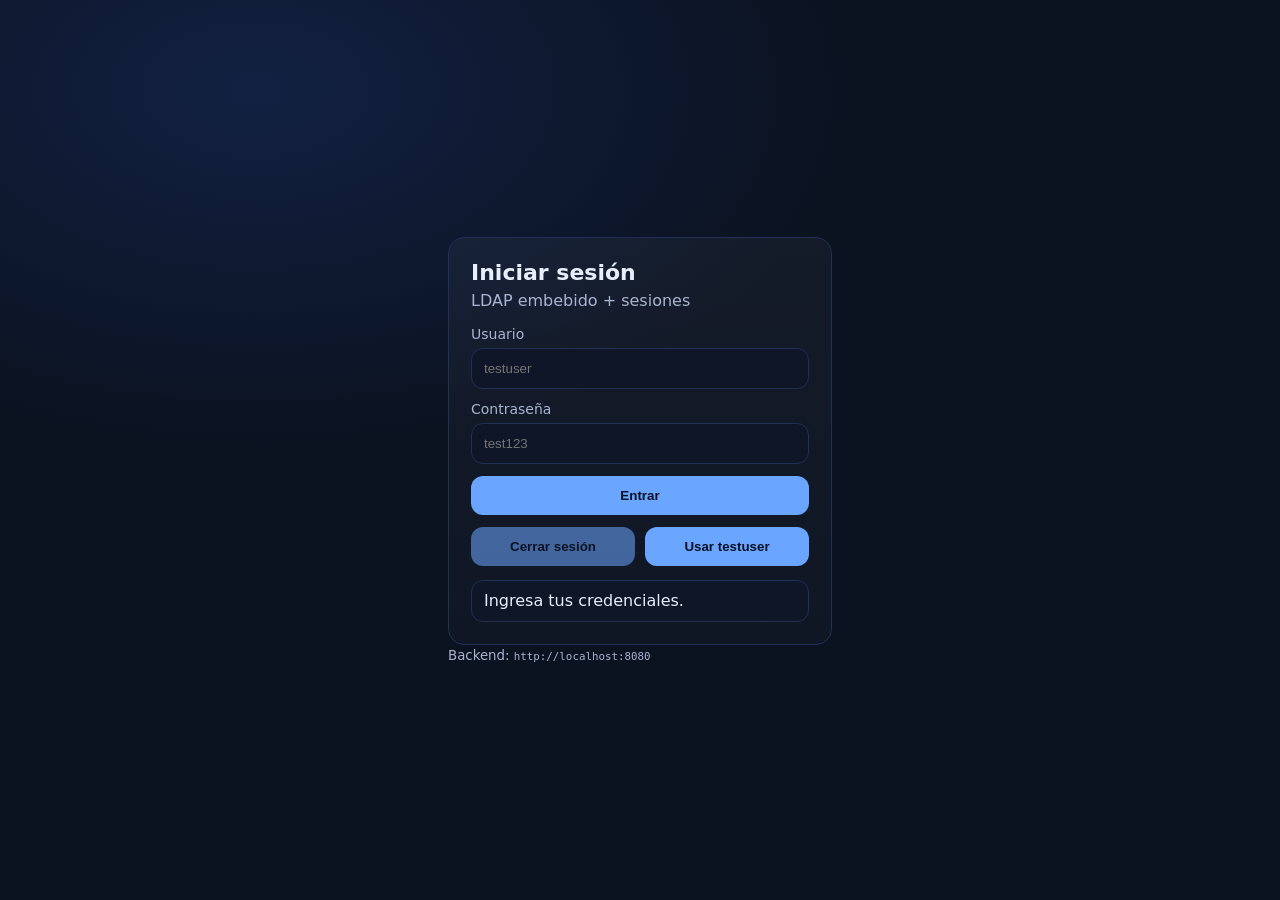
==== frontend-login/index.html @ 65106ebf "init: auth + backend api + frontend" ====
<!doctype html>
<html lang="es">
<head>
  <meta charset="UTF-8" />
  <meta name="viewport" content="width=device-width,initial-scale=1" />
  <title>MS Auth - Login</title>
  <link rel="stylesheet" href="styles.css" />
</head>
<body>
  <div class="page-center">
    <main class="container">
        <section class="card">
          <h1>Iniciar sesión</h1>
          <p class="muted">LDAP embebido + sesiones</p>

          <form id="loginForm">
            <label>
              Usuario
              <input id="username" name="username" type="text" placeholder="testuser" required />
            </label>

            <label>
              Contraseña
              <input id="password" name="password" type="password" placeholder="test123" required />
            </label>

            <button id="btnLogin" type="submit">Entrar</button>
          </form>

          <div class="row">
            <button id="btnLogout" class="secondary" type="button" disabled>Cerrar sesión</button>
            <button id="btnAutofill" class="ghost" type="button">Usar testuser</button>
          </div>

          <div id="status" class="status" role="status" aria-live="polite"></div>
        </section>

        <footer class="footer">
          <small class="muted">
            Backend: <code id="apiBaseText"></code>
          </small>
        </footer>
      </main>
  </div>
  <script src="app.js"></script>
</body>
</html>
---- frontend-login/styles.css ----
:root{
  --bg:#0b1220;
  --text:#e8eefc;
  --muted:#a9b4d0;
  --border:#223055;
  --accent:#6aa6ff;
}

*{box-sizing:border-box}
html,body{height:100%}

body{
  margin:0;
  font-family: ui-sans-serif, system-ui, -apple-system, Segoe UI, Roboto, Arial;
  background: radial-gradient(1000px 600px at 20% 10%, #122142 0%, var(--bg) 60%);
  color:var(--text);

  /* Dashboard necesita scroll normal */
  min-height: 100vh;
}

/* ---------- Base ---------- */
.container{ width:min(420px, 92vw); padding:18px; }

.page-center{
  min-height: 100vh;
  display:flex;
  align-items:center;
  justify-content:center;
}

.card{
  background: linear-gradient(180deg, rgba(255,255,255,0.04), rgba(255,255,255,0.02));
  border:1px solid var(--border);
  border-radius:16px;
  padding:22px;
}

h1{margin:0 0 6px 0; font-size:22px}
.muted{color:var(--muted); margin:0 0 16px 0}
.mini{ margin:4px 0 0 0; font-size:12px; }

form{display:flex; flex-direction:column; gap:12px}

label{
  display:flex;
  flex-direction:column;
  gap:6px;
  font-size:14px;
  color:var(--muted);
}

input{
  padding:12px;
  border-radius:12px;
  border:1px solid var(--border);
  background:#0e1627;
  color:var(--text);
  outline:none;
}

button, .btn{
  border:0;
  border-radius:12px;
  padding:12px 14px;
  font-weight:600;
  cursor:pointer;
  background: var(--accent);
  color:#081024;
}

button:disabled{opacity:.55; cursor:not-allowed}

.btn.secondary{
  background:#1b2a4c;
  color:var(--text);
  border:1px solid var(--border);
}

.btn.small{
  padding:10px 12px;
  font-size:13px;
}

/* ---- LOGIN: fila de botones bien alineada ---- */
.row{
  display:flex;
  gap:10px;
  margin-top:12px;
}
.row > button,
.row > .btn{
  flex: 1 1 0;
  min-width: 0;
  white-space: nowrap;
}
@media (max-width: 420px){
  .row{ flex-direction: column; }
}

.status{
  margin-top:14px;
  padding:10px 12px;
  border-radius:12px;
  border:1px solid var(--border);
  background:#0e1627;
  min-height:42px;
  display:flex;
  align-items:center;
}

/* ---------- Dashboard ---------- */
.container.wide{
  width: min(1600px, 98vw);
  margin: 0 auto;     /* centra horizontalmente */
  padding: 16px;
}

/* Topbar */
.topbar{
  display:flex;
  align-items:center;
  justify-content:space-between;
  gap:14px;
  padding:14px 16px;
  border:1px solid var(--border);
  border-radius:16px;
  background: linear-gradient(180deg, rgba(255,255,255,0.04), rgba(255,255,255,0.02));
  margin-bottom:14px;
}

.topbar-right{
  display:flex;
  align-items:center;
  gap:10px;
  justify-content:flex-end;
}

/* Search layout */
.topbar-search .search-row{
  display:flex;
  align-items:flex-end;
  gap:12px;
  flex: 1 1 auto;
}

.search-label{
  display:flex;
  flex-direction:column;
  line-height:1.1;
  color:var(--muted);
  font-size:13px;
  padding-bottom:2px;
  white-space:nowrap;
}

.search-label .req{
  color:#ff6a6a;
  font-weight:700;
}

.topbar-search input#msisdn{
  width: 260px;
  height: 38px;
  padding: 8px 10px;
  border-radius: 10px;
}

#btnBuscar{
  height: 38px;
  padding: 0 16px;
  border-radius: 10px;
  text-transform: uppercase;
  letter-spacing: .04em;
}

/* Grid como tu dibujo */
.grid{
  display:grid;
  grid-template-columns: 420px 1fr 1fr;
  gap:16px;
  align-items:start;
  grid-template-areas:
    "equipo aprov aprov"
    "datos  voz   voz";
}

.panel-equipo{ grid-area: equipo; }
.panel-aprov{ grid-area: aprov; }
.panel-datos{ grid-area: datos; }
.panel-voz{ grid-area: voz; }

/* Panels */
.panel{
  border:1px solid var(--border);
  border-radius:16px;
  background:#0e1627;
  overflow:hidden;
  max-width: 100%;
}

.panel-head{
  padding:12px 14px;
  background: rgba(106,166,255,0.14);
  border-bottom:1px solid var(--border);
  font-weight:700;
  font-size: 14px;
}

.panel-body{ padding:16px; }

.panel-actions{
  padding:12px 14px 16px 14px;
  display:flex;
  gap:10px;
}

/* ----------- KV (paneles simples) ----------- */
.two-col{ display:grid; grid-template-columns: 1fr 1fr; gap:12px 16px; }
.col{ display:flex; flex-direction:column; gap:10px; }

.kv{
  display:flex;
  align-items:flex-start;
  gap:12px;
  padding:10px 12px;
  border:1px solid rgba(34,48,85,0.6);
  border-radius:12px;
  background: rgba(255,255,255,0.02);
}

.kv span{
  color:var(--muted);
  font-size:12px;
  letter-spacing:0.04em;
  flex: 0 0 46%;
  white-space: nowrap;
  overflow: hidden;
  text-overflow: ellipsis;
  padding-top: 1px;
  min-width: 0;
}

.kv b{
  font-size:13px;
  font-weight:700;
  flex: 1 1 auto;
  min-width: 0;
  text-align: right;

  white-space: normal;
  overflow-wrap: anywhere;
  word-break: break-word;

  display: -webkit-box;
  -webkit-line-clamp: 2;
  -webkit-box-orient: vertical;
  overflow: hidden;
}

/* Paneles con 1 columna */
.panel-equipo .two-col,
.panel-voz .two-col,
.panel-datos .two-col{
  grid-template-columns: 1fr;
}

/* ----------- Dot (círculo) ----------- */
.dot{
  width: 12px;
  height: 12px;
  border-radius: 999px;
  display:inline-block;
  flex: 0 0 12px;
  min-width: 12px;
  max-width: 12px;
  border: 1px solid rgba(255,255,255,0.18);
  background: rgba(169,180,208,0.5);
  margin-left: auto;
}

.dot.ok{ background: rgba(77,224,143,0.85); }
.dot.warn{ background: rgba(255,213,106,0.85); }
.dot.off{ background: rgba(255,106,106,0.75); }

/* ----------- Plus (círculo) ----------- */
.icon-plus{
  width: 18px;
  height: 18px;
  border-radius: 999px;
  display:inline-flex;
  align-items:center;
  justify-content:center;

  margin-left: auto;
  flex: 0 0 18px;

  border:1px solid rgba(255,255,255,0.30);
  background: rgba(106,166,255,0.28);
  color: var(--text);

  padding:0;
  line-height:1;
  font-size:12px;
  font-weight:900;
  user-select:none;
}

/* ----------- Aprovisionamiento (label | valor | icon) ----------- */
.aprov-grid{
  display:grid;
  grid-template-columns: 1fr 1fr;
  gap: 14px;
}

.kv-row{
  display:grid;
  grid-template-columns: 170px 1fr 20px;
  gap: 10px;
  align-items:center;

  padding:10px 12px;
  border:1px solid rgba(34,48,85,0.6);
  border-radius:12px;
  background: rgba(255,255,255,0.02);
}

.kv-row span{
  color:var(--muted);
  font-size:12px;
  letter-spacing:0.04em;
  white-space:nowrap;
  overflow:hidden;
  text-overflow:ellipsis;
  text-align:right;
  min-width:0;
}

.kv-row b{
  font-size:13px;
  font-weight:700;
  text-align:left;
  min-width:0;

  white-space: normal;
  overflow-wrap:anywhere;
  word-break:break-word;

  display:-webkit-box;
  -webkit-line-clamp: 2;
  -webkit-box-orient: vertical;
  overflow:hidden;
}

.kv-row .spacer{
  width: 18px;
  height: 18px;
}

.kv-row .dot,
.kv-row .icon-plus{
  margin-left: 0;
  justify-self: end;
}

/* ---------- Responsive ---------- */
@media (max-width: 1300px){
  .container.wide{ width:min(1200px, 98vw); }

  .grid{
    grid-template-columns: 1fr;
    grid-template-areas:
      "equipo"
      "aprov"
      "datos"
      "voz";
  }

  .topbar-search input#msisdn{ width: 220px; }
  .aprov-grid{ grid-template-columns: 1fr; }
  .kv-row{ grid-template-columns: 150px 1fr 20px; }
}
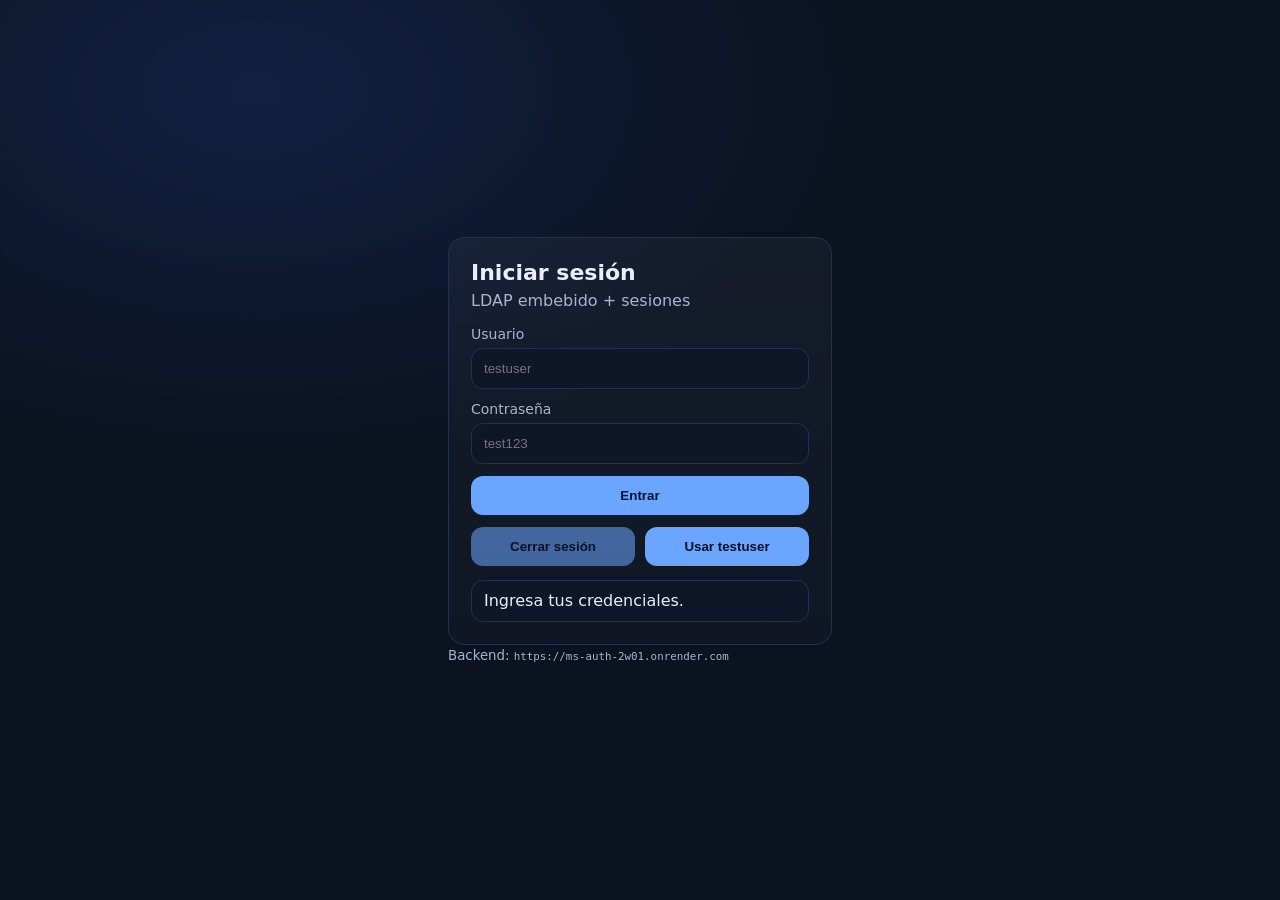
==== commit 5554b071: "frontend: render config" ====
--- a/frontend-login/index.html
+++ b/frontend-login/index.html
@@ -9,39 +9,42 @@
 <body>
   <div class="page-center">
     <main class="container">
-        <section class="card">
-          <h1>Iniciar sesión</h1>
-          <p class="muted">LDAP embebido + sesiones</p>
+      <section class="card">
+        <h1>Iniciar sesión</h1>
+        <p class="muted">LDAP embebido + sesiones</p>
 
-          <form id="loginForm">
-            <label>
-              Usuario
-              <input id="username" name="username" type="text" placeholder="testuser" required />
-            </label>
+        <form id="loginForm">
+          <label>
+            Usuario
+            <input id="username" name="username" type="text" placeholder="testuser" required />
+          </label>
 
-            <label>
-              Contraseña
-              <input id="password" name="password" type="password" placeholder="test123" required />
-            </label>
+          <label>
+            Contraseña
+            <input id="password" name="password" type="password" placeholder="test123" required />
+          </label>
 
-            <button id="btnLogin" type="submit">Entrar</button>
-          </form>
+          <button id="btnLogin" type="submit">Entrar</button>
+        </form>
 
-          <div class="row">
-            <button id="btnLogout" class="secondary" type="button" disabled>Cerrar sesión</button>
-            <button id="btnAutofill" class="ghost" type="button">Usar testuser</button>
-          </div>
+        <div class="row">
+          <button id="btnLogout" class="secondary" type="button" disabled>Cerrar sesión</button>
+          <button id="btnAutofill" class="ghost" type="button">Usar testuser</button>
+        </div>
 
-          <div id="status" class="status" role="status" aria-live="polite"></div>
-        </section>
+        <div id="status" class="status" role="status" aria-live="polite"></div>
+      </section>
 
-        <footer class="footer">
-          <small class="muted">
-            Backend: <code id="apiBaseText"></code>
-          </small>
-        </footer>
-      </main>
+      <footer class="footer">
+        <small class="muted">
+          Backend: <code id="apiBaseText"></code>
+        </small>
+      </footer>
+    </main>
   </div>
+
+  <!-- ✅ primero config -->
+  <script src="config.js"></script>
   <script src="app.js"></script>
 </body>
 </html>
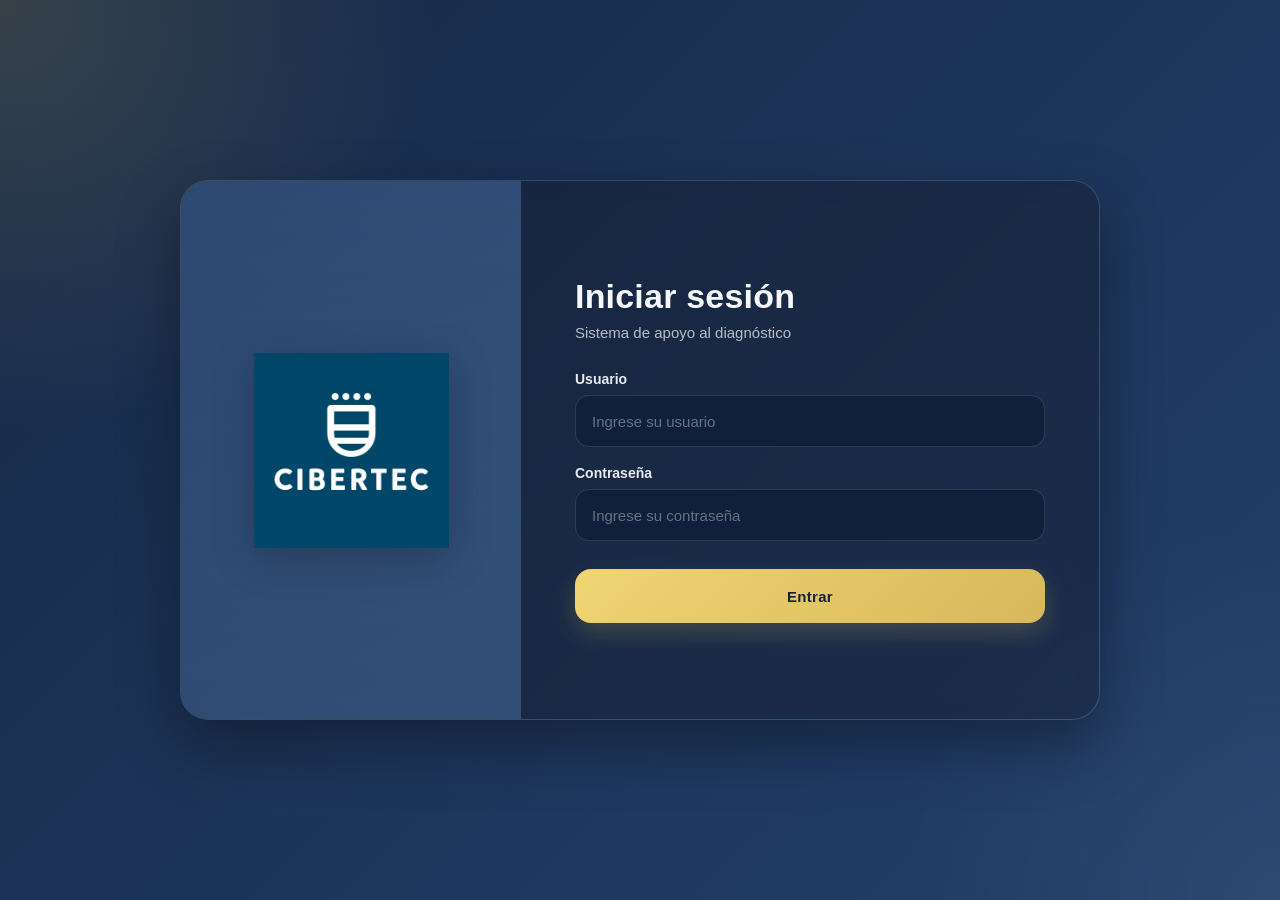
==== commit 07fe3b5a: "Modificación del login, cambio en el diseño del login, colores, y detalles" ====
--- a/frontend-login/index.html
+++ b/frontend-login/index.html
@@ -3,47 +3,63 @@
 <head>
   <meta charset="UTF-8" />
   <meta name="viewport" content="width=device-width,initial-scale=1" />
-  <title>MS Auth - Login</title>
+  <title>CIBERTEC - Inicio de sesión</title>
   <link rel="stylesheet" href="styles.css" />
 </head>
-<body>
-  <div class="page-center">
-    <main class="container">
-      <section class="card">
+<body class="login-body">
+  <div class="login-shell">
+    <main class="login-card">
+      <div class="brand-block">
+        <img src="logo-cibertec.jpg" alt="Cibertec" class="brand-logo" />
+      </div>
+
+      <section class="login-content">
         <h1>Iniciar sesión</h1>
-        <p class="muted">LDAP embebido + sesiones</p>
+        <p class="login-subtitle">Sistema de apoyo al diagnóstico</p>
 
-        <form id="loginForm">
-          <label>
-            Usuario
-            <input id="username" name="username" type="text" placeholder="testuser" required />
+        <form id="loginForm" class="login-form">
+          <label class="field">
+            <span>Usuario</span>
+            <input
+              id="username"
+              name="username"
+              type="text"
+              autocomplete="username"
+              placeholder="Ingrese su usuario"
+              required
+            />
           </label>
 
-          <label>
-            Contraseña
-            <input id="password" name="password" type="password" placeholder="test123" required />
+          <label class="field">
+            <span>Contraseña</span>
+            <input
+              id="password"
+              name="password"
+              type="password"
+              autocomplete="current-password"
+              placeholder="Ingrese su contraseña"
+              required
+            />
           </label>
 
-          <button id="btnLogin" type="submit">Entrar</button>
+          <button id="btnLogin" type="submit" class="btn-primary">
+            Entrar
+          </button>
         </form>
-
-        <div class="row">
-          <button id="btnLogout" class="secondary" type="button" disabled>Cerrar sesión</button>
-          <button id="btnAutofill" class="ghost" type="button">Usar testuser</button>
-        </div>
-
-        <div id="status" class="status" role="status" aria-live="polite"></div>
       </section>
-
-      <footer class="footer">
-        <small class="muted">
-          Backend: <code id="apiBaseText"></code>
-        </small>
-      </footer>
     </main>
   </div>
 
-  <!-- ✅ primero config -->
+  <!-- Modal flotante -->
+  <div id="feedbackModal" class="modal hidden" role="dialog" aria-modal="true">
+    <div class="modal-card">
+      <div class="modal-icon" id="modalIcon">✓</div>
+      <h2 id="modalTitle">Inicio correcto</h2>
+      <p id="modalMessage">Redirigiendo al sistema principal...</p>
+      <button id="modalBtn" class="btn-primary" type="button">Entendido</button>
+    </div>
+  </div>
+
   <script src="config.js"></script>
   <script src="app.js"></script>
 </body>
--- a/frontend-login/styles.css
+++ b/frontend-login/styles.css
@@ -1,382 +1,275 @@
 :root{
-  --bg:#0b1220;
-  --text:#e8eefc;
-  --muted:#a9b4d0;
-  --border:#223055;
-  --accent:#6aa6ff;
-}
-
-*{box-sizing:border-box}
-html,body{height:100%}
-
-body{
+  --cibertec-blue:#223f6b;
+  --cibertec-blue-dark:#142847;
+  --cibertec-blue-soft:#355784;
+  --cibertec-white:#f5f7fb;
+  --cibertec-gold:#d7b85a;
+  --cibertec-border:rgba(255,255,255,0.12);
+  --cibertec-input:#10203a;
+  --cibertec-shadow:0 24px 60px rgba(0,0,0,.35);
+}
+
+*{
+  box-sizing:border-box;
+}
+
+html,body{
   margin:0;
-  font-family: ui-sans-serif, system-ui, -apple-system, Segoe UI, Roboto, Arial;
-  background: radial-gradient(1000px 600px at 20% 10%, #122142 0%, var(--bg) 60%);
-  color:var(--text);
-
-  /* Dashboard necesita scroll normal */
-  min-height: 100vh;
-}
-
-/* ---------- Base ---------- */
-.container{ width:min(420px, 92vw); padding:18px; }
-
-.page-center{
-  min-height: 100vh;
-  display:flex;
-  align-items:center;
-  justify-content:center;
-}
-
-.card{
-  background: linear-gradient(180deg, rgba(255,255,255,0.04), rgba(255,255,255,0.02));
-  border:1px solid var(--border);
+  padding:0;
+  min-height:100%;
+  font-family: "Segoe UI", Roboto, Arial, sans-serif;
+}
+
+/* Fondo principal */
+.login-body{
+  min-height:100vh;
+  background:
+    radial-gradient(circle at top left, rgba(215,184,90,.18), transparent 28%),
+    radial-gradient(circle at bottom right, rgba(255,255,255,.05), transparent 25%),
+    linear-gradient(135deg, var(--cibertec-blue-dark) 0%, #1c3357 45%, var(--cibertec-blue) 100%);
+  display:flex;
+  align-items:center;
+  justify-content:center;
+  padding:24px;
+}
+
+/* Contenedor general */
+.login-shell{
+  width:100%;
+  display:flex;
+  justify-content:center;
+  align-items:center;
+}
+
+/* Card */
+.login-card{
+  width:min(920px, 96vw);
+  min-height:540px;
+  display:grid;
+  grid-template-columns: 340px 1fr;
+  border-radius:28px;
+  overflow:hidden;
+  background:rgba(255,255,255,0.04);
+  border:1px solid rgba(255,255,255,0.09);
+  box-shadow:var(--cibertec-shadow);
+  backdrop-filter: blur(10px);
+}
+
+/* Lado logo */
+.brand-block{
+  background:
+    linear-gradient(180deg, rgba(255,255,255,.05), rgba(255,255,255,.02)),
+    linear-gradient(160deg, var(--cibertec-blue) 0%, var(--cibertec-blue-soft) 100%);
+  display:flex;
+  align-items:center;
+  justify-content:center;
+  padding:40px;
+  position:relative;
+}
+
+.brand-block::after{
+  content:"";
+  position:absolute;
+  inset:0;
+  background:linear-gradient(180deg, transparent 0%, rgba(0,0,0,.12) 100%);
+  pointer-events:none;
+}
+
+.brand-logo{
+  width:min(220px, 75%);
+  max-width:220px;
+  object-fit:contain;
+  filter:drop-shadow(0 10px 20px rgba(0,0,0,.22));
+  position:relative;
+  z-index:1;
+}
+
+/* Lado formulario */
+.login-content{
+  background:rgba(8,16,32,.42);
+  padding:56px 54px;
+  display:flex;
+  flex-direction:column;
+  justify-content:center;
+}
+
+.login-content h1{
+  margin:0 0 8px;
+  color:var(--cibertec-white);
+  font-size:34px;
+  font-weight:800;
+  letter-spacing:.2px;
+}
+
+.login-subtitle{
+  margin:0 0 30px;
+  color:rgba(245,247,251,.72);
+  font-size:15px;
+}
+
+.login-form{
+  display:flex;
+  flex-direction:column;
+  gap:18px;
+}
+
+.field{
+  display:flex;
+  flex-direction:column;
+  gap:8px;
+}
+
+.field span{
+  color:var(--cibertec-white);
+  font-size:14px;
+  font-weight:600;
+  opacity:.94;
+}
+
+.field input{
+  height:52px;
+  padding:0 16px;
+  border-radius:14px;
+  border:1px solid var(--cibertec-border);
+  background:var(--cibertec-input);
+  color:var(--cibertec-white);
+  font-size:15px;
+  outline:none;
+  transition:.22s ease;
+}
+
+.field input::placeholder{
+  color:rgba(245,247,251,.38);
+}
+
+.field input:focus{
+  border-color:rgba(215,184,90,.7);
+  box-shadow:0 0 0 4px rgba(215,184,90,.12);
+  transform:translateY(-1px);
+}
+
+.btn-primary{
+  margin-top:10px;
+  height:54px;
+  border:none;
   border-radius:16px;
-  padding:22px;
-}
-
-h1{margin:0 0 6px 0; font-size:22px}
-.muted{color:var(--muted); margin:0 0 16px 0}
-.mini{ margin:4px 0 0 0; font-size:12px; }
-
-form{display:flex; flex-direction:column; gap:12px}
-
-label{
-  display:flex;
-  flex-direction:column;
-  gap:6px;
-  font-size:14px;
-  color:var(--muted);
-}
-
-input{
-  padding:12px;
-  border-radius:12px;
-  border:1px solid var(--border);
-  background:#0e1627;
-  color:var(--text);
-  outline:none;
-}
-
-button, .btn{
-  border:0;
-  border-radius:12px;
-  padding:12px 14px;
-  font-weight:600;
   cursor:pointer;
-  background: var(--accent);
-  color:#081024;
-}
-
-button:disabled{opacity:.55; cursor:not-allowed}
-
-.btn.secondary{
-  background:#1b2a4c;
-  color:var(--text);
-  border:1px solid var(--border);
-}
-
-.btn.small{
-  padding:10px 12px;
-  font-size:13px;
-}
-
-/* ---- LOGIN: fila de botones bien alineada ---- */
-.row{
-  display:flex;
-  gap:10px;
-  margin-top:12px;
-}
-.row > button,
-.row > .btn{
-  flex: 1 1 0;
-  min-width: 0;
-  white-space: nowrap;
-}
-@media (max-width: 420px){
-  .row{ flex-direction: column; }
-}
-
-.status{
-  margin-top:14px;
-  padding:10px 12px;
-  border-radius:12px;
-  border:1px solid var(--border);
-  background:#0e1627;
-  min-height:42px;
-  display:flex;
-  align-items:center;
-}
-
-/* ---------- Dashboard ---------- */
-.container.wide{
-  width: min(1600px, 98vw);
-  margin: 0 auto;     /* centra horizontalmente */
-  padding: 16px;
-}
-
-/* Topbar */
-.topbar{
-  display:flex;
-  align-items:center;
-  justify-content:space-between;
-  gap:14px;
-  padding:14px 16px;
-  border:1px solid var(--border);
-  border-radius:16px;
-  background: linear-gradient(180deg, rgba(255,255,255,0.04), rgba(255,255,255,0.02));
-  margin-bottom:14px;
-}
-
-.topbar-right{
-  display:flex;
-  align-items:center;
-  gap:10px;
-  justify-content:flex-end;
-}
-
-/* Search layout */
-.topbar-search .search-row{
-  display:flex;
-  align-items:flex-end;
-  gap:12px;
-  flex: 1 1 auto;
-}
-
-.search-label{
-  display:flex;
-  flex-direction:column;
-  line-height:1.1;
-  color:var(--muted);
-  font-size:13px;
-  padding-bottom:2px;
-  white-space:nowrap;
-}
-
-.search-label .req{
-  color:#ff6a6a;
-  font-weight:700;
-}
-
-.topbar-search input#msisdn{
-  width: 260px;
-  height: 38px;
-  padding: 8px 10px;
-  border-radius: 10px;
-}
-
-#btnBuscar{
-  height: 38px;
-  padding: 0 16px;
-  border-radius: 10px;
-  text-transform: uppercase;
-  letter-spacing: .04em;
-}
-
-/* Grid como tu dibujo */
-.grid{
-  display:grid;
-  grid-template-columns: 420px 1fr 1fr;
-  gap:16px;
-  align-items:start;
-  grid-template-areas:
-    "equipo aprov aprov"
-    "datos  voz   voz";
-}
-
-.panel-equipo{ grid-area: equipo; }
-.panel-aprov{ grid-area: aprov; }
-.panel-datos{ grid-area: datos; }
-.panel-voz{ grid-area: voz; }
-
-/* Panels */
-.panel{
-  border:1px solid var(--border);
-  border-radius:16px;
-  background:#0e1627;
-  overflow:hidden;
-  max-width: 100%;
-}
-
-.panel-head{
-  padding:12px 14px;
-  background: rgba(106,166,255,0.14);
-  border-bottom:1px solid var(--border);
-  font-weight:700;
-  font-size: 14px;
-}
-
-.panel-body{ padding:16px; }
-
-.panel-actions{
-  padding:12px 14px 16px 14px;
-  display:flex;
-  gap:10px;
-}
-
-/* ----------- KV (paneles simples) ----------- */
-.two-col{ display:grid; grid-template-columns: 1fr 1fr; gap:12px 16px; }
-.col{ display:flex; flex-direction:column; gap:10px; }
-
-.kv{
-  display:flex;
-  align-items:flex-start;
-  gap:12px;
-  padding:10px 12px;
-  border:1px solid rgba(34,48,85,0.6);
-  border-radius:12px;
-  background: rgba(255,255,255,0.02);
-}
-
-.kv span{
-  color:var(--muted);
-  font-size:12px;
-  letter-spacing:0.04em;
-  flex: 0 0 46%;
-  white-space: nowrap;
-  overflow: hidden;
-  text-overflow: ellipsis;
-  padding-top: 1px;
-  min-width: 0;
-}
-
-.kv b{
-  font-size:13px;
-  font-weight:700;
-  flex: 1 1 auto;
-  min-width: 0;
-  text-align: right;
-
-  white-space: normal;
-  overflow-wrap: anywhere;
-  word-break: break-word;
-
-  display: -webkit-box;
-  -webkit-line-clamp: 2;
-  -webkit-box-orient: vertical;
-  overflow: hidden;
-}
-
-/* Paneles con 1 columna */
-.panel-equipo .two-col,
-.panel-voz .two-col,
-.panel-datos .two-col{
-  grid-template-columns: 1fr;
-}
-
-/* ----------- Dot (círculo) ----------- */
-.dot{
-  width: 12px;
-  height: 12px;
-  border-radius: 999px;
-  display:inline-block;
-  flex: 0 0 12px;
-  min-width: 12px;
-  max-width: 12px;
-  border: 1px solid rgba(255,255,255,0.18);
-  background: rgba(169,180,208,0.5);
-  margin-left: auto;
-}
-
-.dot.ok{ background: rgba(77,224,143,0.85); }
-.dot.warn{ background: rgba(255,213,106,0.85); }
-.dot.off{ background: rgba(255,106,106,0.75); }
-
-/* ----------- Plus (círculo) ----------- */
-.icon-plus{
-  width: 18px;
-  height: 18px;
-  border-radius: 999px;
-  display:inline-flex;
-  align-items:center;
-  justify-content:center;
-
-  margin-left: auto;
-  flex: 0 0 18px;
-
-  border:1px solid rgba(255,255,255,0.30);
-  background: rgba(106,166,255,0.28);
-  color: var(--text);
-
-  padding:0;
-  line-height:1;
-  font-size:12px;
+  font-size:15px;
+  font-weight:800;
+  letter-spacing:.3px;
+  color:#13223d;
+  background:linear-gradient(135deg, #f0d573 0%, var(--cibertec-gold) 100%);
+  box-shadow:0 10px 24px rgba(215,184,90,.22);
+  transition:.22s ease;
+}
+
+.btn-primary:hover{
+  transform:translateY(-2px);
+  box-shadow:0 14px 28px rgba(215,184,90,.28);
+}
+
+.btn-primary:active{
+  transform:translateY(0);
+}
+
+.btn-primary:disabled{
+  opacity:.72;
+  cursor:not-allowed;
+}
+
+/* Modal flotante */
+.modal{
+  position:fixed;
+  inset:0;
+  background:rgba(6,10,18,.55);
+  display:flex;
+  align-items:center;
+  justify-content:center;
+  padding:24px;
+  z-index:1000;
+  backdrop-filter: blur(4px);
+}
+
+.modal.hidden{
+  display:none;
+}
+
+.modal-card{
+  width:min(420px, 92vw);
+  background:linear-gradient(180deg, #1b3155 0%, #10203a 100%);
+  border:1px solid rgba(255,255,255,.10);
+  border-radius:24px;
+  padding:30px 28px 24px;
+  text-align:center;
+  box-shadow:0 25px 60px rgba(0,0,0,.35);
+  animation:popIn .22s ease;
+}
+
+.modal-card h2{
+  margin:0 0 10px;
+  color:var(--cibertec-white);
+  font-size:24px;
+}
+
+.modal-card p{
+  margin:0 0 22px;
+  color:rgba(245,247,251,.78);
+  font-size:15px;
+  line-height:1.5;
+}
+
+.modal-icon{
+  width:62px;
+  height:62px;
+  margin:0 auto 18px;
+  border-radius:50%;
+  display:flex;
+  align-items:center;
+  justify-content:center;
+  font-size:30px;
   font-weight:900;
-  user-select:none;
-}
-
-/* ----------- Aprovisionamiento (label | valor | icon) ----------- */
-.aprov-grid{
-  display:grid;
-  grid-template-columns: 1fr 1fr;
-  gap: 14px;
-}
-
-.kv-row{
-  display:grid;
-  grid-template-columns: 170px 1fr 20px;
-  gap: 10px;
-  align-items:center;
-
-  padding:10px 12px;
-  border:1px solid rgba(34,48,85,0.6);
-  border-radius:12px;
-  background: rgba(255,255,255,0.02);
-}
-
-.kv-row span{
-  color:var(--muted);
-  font-size:12px;
-  letter-spacing:0.04em;
-  white-space:nowrap;
-  overflow:hidden;
-  text-overflow:ellipsis;
-  text-align:right;
-  min-width:0;
-}
-
-.kv-row b{
-  font-size:13px;
-  font-weight:700;
-  text-align:left;
-  min-width:0;
-
-  white-space: normal;
-  overflow-wrap:anywhere;
-  word-break:break-word;
-
-  display:-webkit-box;
-  -webkit-line-clamp: 2;
-  -webkit-box-orient: vertical;
-  overflow:hidden;
-}
-
-.kv-row .spacer{
-  width: 18px;
-  height: 18px;
-}
-
-.kv-row .dot,
-.kv-row .icon-plus{
-  margin-left: 0;
-  justify-self: end;
-}
-
-/* ---------- Responsive ---------- */
-@media (max-width: 1300px){
-  .container.wide{ width:min(1200px, 98vw); }
-
-  .grid{
-    grid-template-columns: 1fr;
-    grid-template-areas:
-      "equipo"
-      "aprov"
-      "datos"
-      "voz";
-  }
-
-  .topbar-search input#msisdn{ width: 220px; }
-  .aprov-grid{ grid-template-columns: 1fr; }
-  .kv-row{ grid-template-columns: 150px 1fr 20px; }
+  color:white;
+}
+
+.modal-icon.success{
+  background:linear-gradient(135deg, #8ccf76 0%, #4f9f54 100%);
+}
+
+.modal-icon.error{
+  background:linear-gradient(135deg, #e88686 0%, #c95757 100%);
+}
+
+@keyframes popIn{
+  from{
+    opacity:0;
+    transform:translateY(8px) scale(.98);
+  }
+  to{
+    opacity:1;
+    transform:translateY(0) scale(1);
+  }
+}
+
+/* Responsive */
+@media (max-width: 820px){
+  .login-card{
+    grid-template-columns:1fr;
+    min-height:auto;
+  }
+
+  .brand-block{
+    min-height:220px;
+  }
+
+  .brand-logo{
+    width:140px;
+  }
+
+  .login-content{
+    padding:34px 24px 28px;
+  }
+
+  .login-content h1{
+    font-size:28px;
+  }
 }
